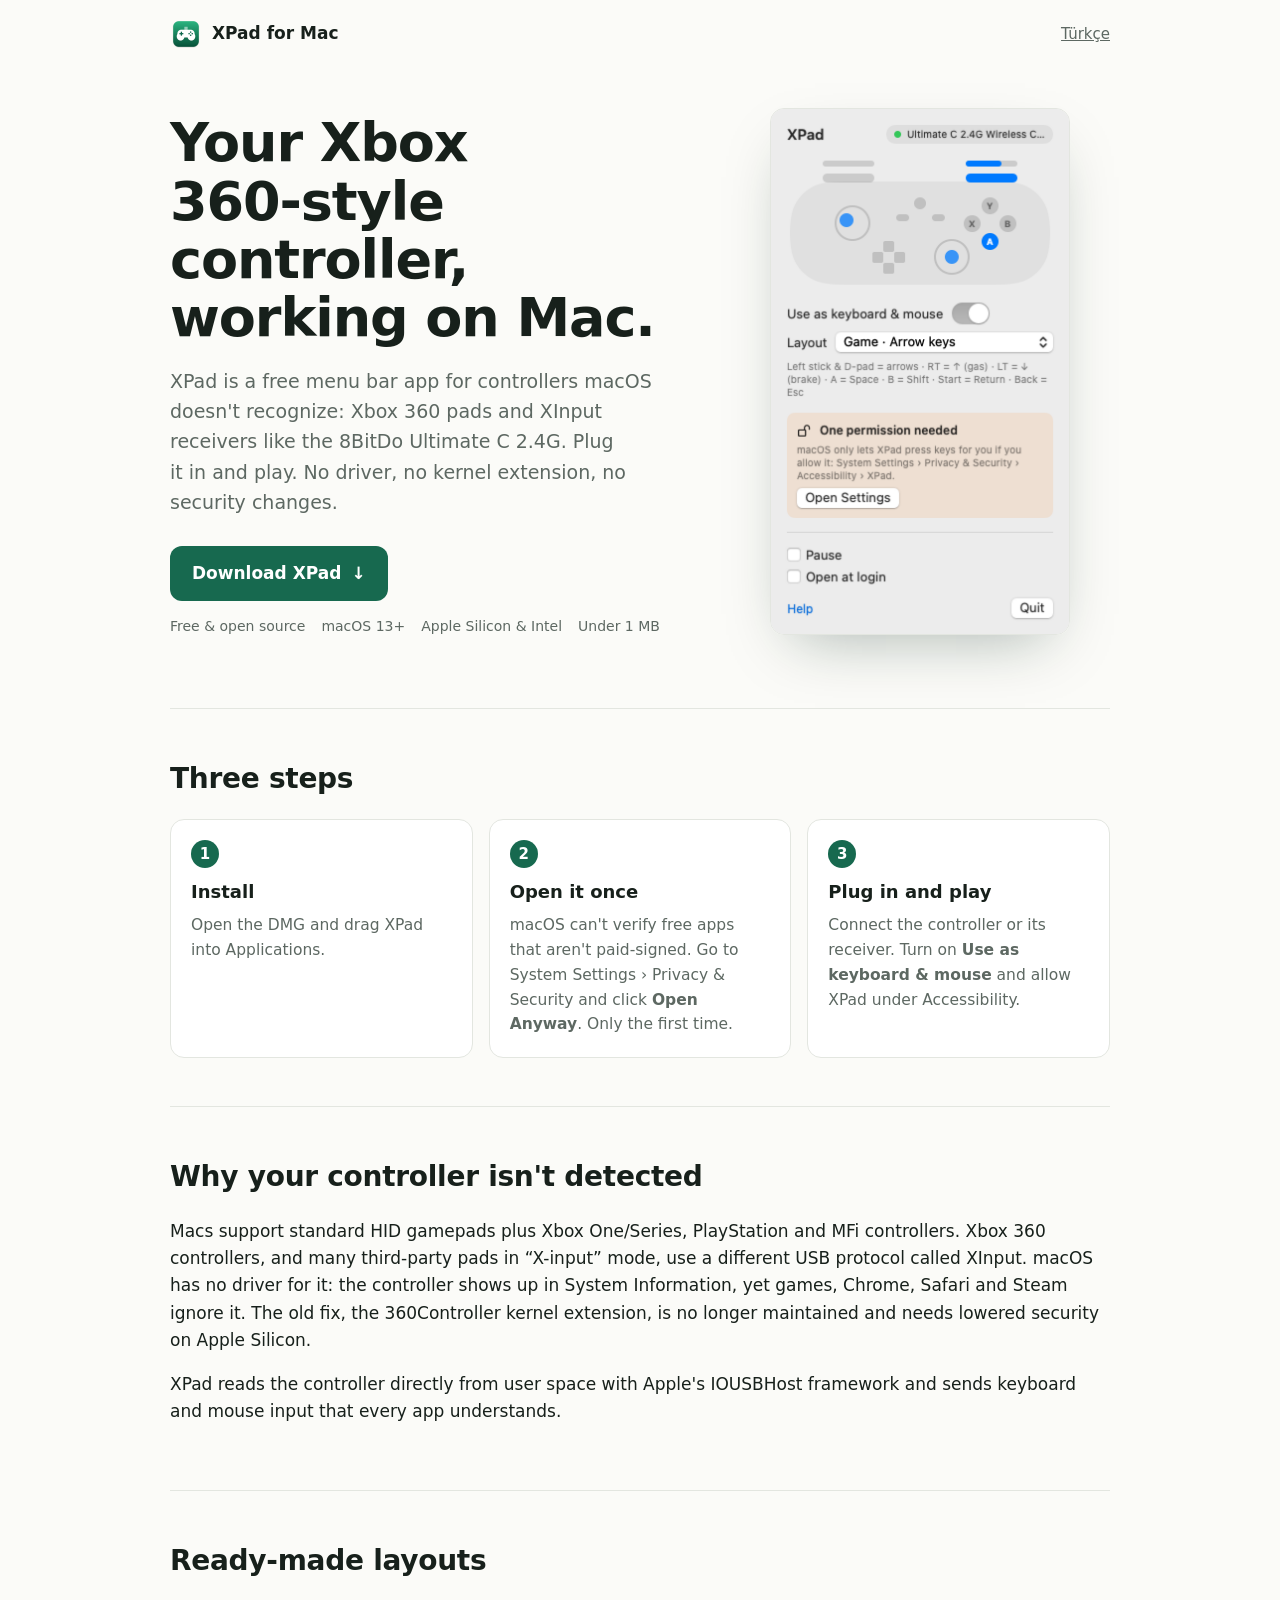
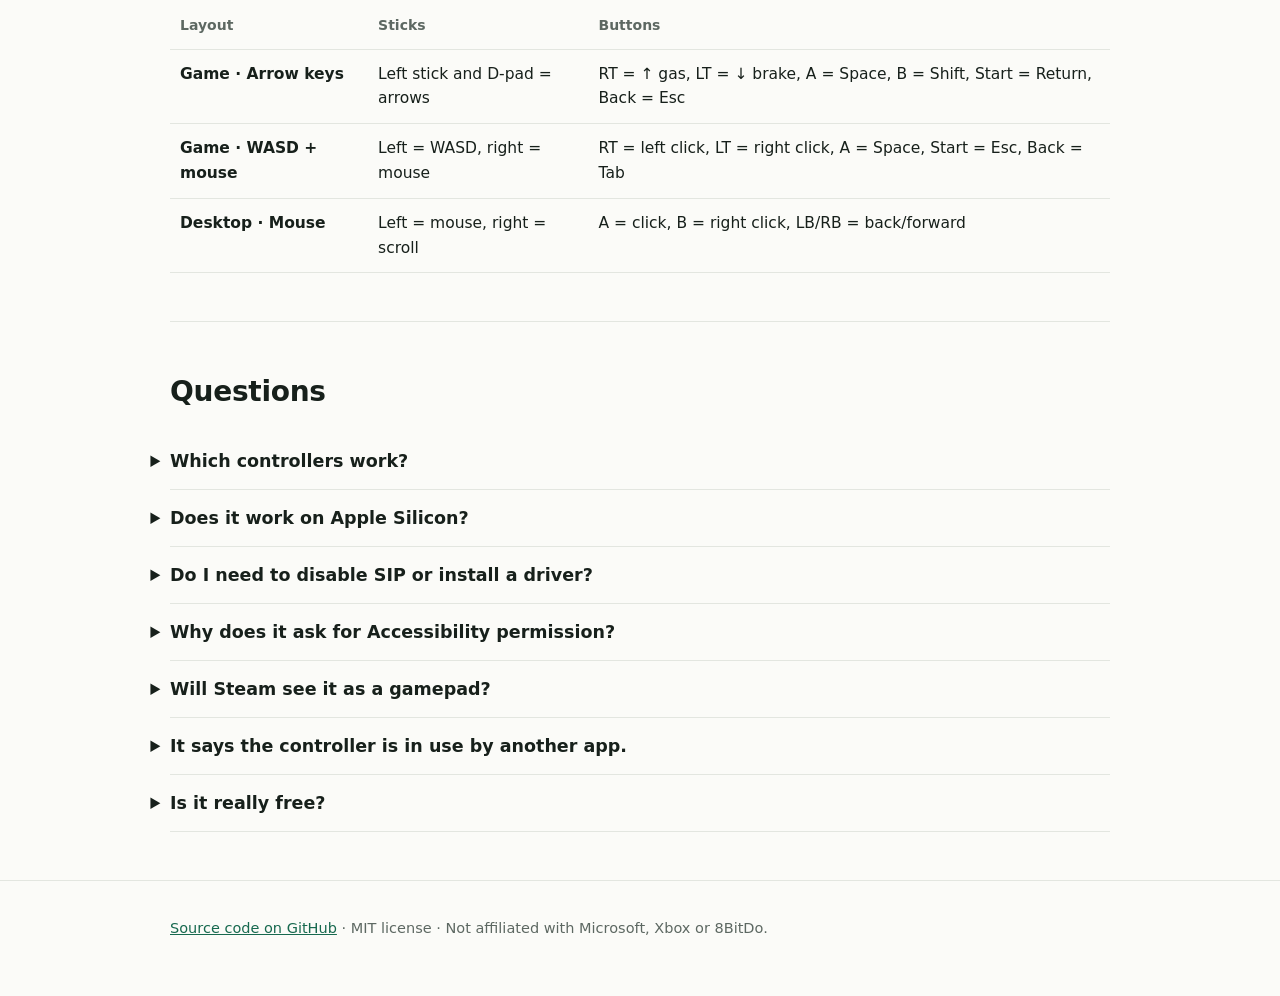
==== docs/index.html @ d3948b45 "XPad for Mac 1.0.0: use Xbox 360 / XInput controllers on Mac Co-Authored-By: Claude Opus 5.5 <norepl" ====
<!doctype html>
<html lang="en">
<head>
<meta charset="utf-8">
<meta name="viewport" content="width=device-width, initial-scale=1">
<title>XPad for Mac – Use an Xbox 360 controller on Mac (free)</title>
<meta name="description" content="XPad is a free macOS menu bar app that makes Xbox 360-style XInput controllers and receivers (like the 8BitDo Ultimate C 2.4G) work on Mac. No driver, no kext, no SIP changes. Apple Silicon and Intel.">
<link rel="canonical" href="https://ogskrrt.github.io/XPad-for-Mac/">
<link rel="alternate" hreflang="en" href="https://ogskrrt.github.io/XPad-for-Mac/">
<link rel="alternate" hreflang="tr" href="https://ogskrrt.github.io/XPad-for-Mac/tr/">
<link rel="alternate" hreflang="x-default" href="https://ogskrrt.github.io/XPad-for-Mac/">
<link rel="icon" type="image/png" href="img/icon-256.png">
<link rel="apple-touch-icon" href="img/icon-256.png">
<meta property="og:type" content="website">
<meta property="og:title" content="XPad – Use an Xbox 360 controller on Mac">
<meta property="og:description" content="Free menu bar app for Xbox 360-style (XInput) controllers on macOS. No driver, no kext.">
<meta property="og:url" content="https://ogskrrt.github.io/XPad-for-Mac/">
<meta property="og:image" content="https://ogskrrt.github.io/XPad-for-Mac/img/og.png">
<meta name="twitter:card" content="summary_large_image">
<link rel="stylesheet" href="style.css">
<script type="application/ld+json">
{
  "@context": "https://schema.org",
  "@type": "SoftwareApplication",
  "name": "XPad for Mac",
  "description": "Free macOS menu bar app that makes Xbox 360-style (XInput) USB controllers and 2.4 GHz receivers work on Mac by turning them into keyboard and mouse input. No driver or kernel extension.",
  "applicationCategory": "UtilitiesApplication",
  "operatingSystem": "macOS 13 or later (Apple Silicon and Intel)",
  "softwareVersion": "1.0.0",
  "license": "https://opensource.org/licenses/MIT",
  "isAccessibleForFree": true,
  "offers": { "@type": "Offer", "price": "0", "priceCurrency": "USD" },
  "downloadUrl": "https://github.com/OGskrrt/XPad-for-Mac/releases/latest/download/XPad.dmg",
  "codeRepository": "https://github.com/OGskrrt/XPad-for-Mac",
  "screenshot": "https://ogskrrt.github.io/XPad-for-Mac/img/panel-en.png",
  "inLanguage": "en"
}
</script>
<script type="application/ld+json">
{
  "@context": "https://schema.org",
  "@type": "FAQPage",
  "mainEntity": [
    { "@type": "Question", "name": "Why doesn't my Xbox 360 controller work on Mac?",
      "acceptedAnswer": { "@type": "Answer", "text": "Xbox 360 controllers and many third-party pads in X-input mode use Microsoft's XInput USB protocol. macOS has no driver for it, so games, browsers and Steam don't see the controller. XPad reads it directly over USB and turns it into keyboard and mouse input." } },
    { "@type": "Question", "name": "Does XPad work on Apple Silicon Macs?",
      "acceptedAnswer": { "@type": "Answer", "text": "Yes. XPad is a universal app for Apple Silicon (M1–M4) and Intel Macs running macOS 13 Ventura or later." } },
    { "@type": "Question", "name": "Do I need to disable SIP or install a kernel extension?",
      "acceptedAnswer": { "@type": "Answer", "text": "No. XPad runs entirely in user space using Apple's IOUSBHost framework. Nothing is installed into the system." } },
    { "@type": "Question", "name": "Which controllers work with XPad?",
      "acceptedAnswer": { "@type": "Answer", "text": "USB controllers and receivers that use the Xbox 360 (XInput) protocol, such as wired Xbox 360 controllers and third-party pads in X-input mode. Tested with the 8BitDo Ultimate C 2.4G. Xbox One/Series, PlayStation and Switch Pro controllers already work on macOS without XPad." } },
    { "@type": "Question", "name": "Is XPad free?",
      "acceptedAnswer": { "@type": "Answer", "text": "Yes. XPad is free and open source under the MIT license, with no ads, accounts or in-app purchases." } }
  ]
}
</script>
</head>
<body>
<div class="wrap">
  <header class="top">
    <a class="brand" href="./"><img src="img/icon-256.png" alt="" width="32" height="32">XPad for Mac</a>
    <a class="lang" href="tr/" hreflang="tr" lang="tr">Türkçe</a>
  </header>

  <main>
    <div class="hero">
      <div>
        <h1>Your Xbox 360‑style controller, working on Mac.</h1>
        <p class="lead">XPad is a free menu bar app for controllers macOS doesn't recognize: Xbox 360 pads and XInput receivers like the 8BitDo Ultimate C 2.4G. Plug it in and play. No driver, no kernel extension, no security changes.</p>
        <a class="cta" href="https://github.com/OGskrrt/XPad-for-Mac/releases/latest/download/XPad.dmg">Download XPad <span aria-hidden="true">↓</span></a>
        <ul class="facts">
          <li>Free &amp; open source</li><li>macOS 13+</li><li>Apple Silicon &amp; Intel</li><li>Under 1 MB</li>
        </ul>
      </div>
      <div class="shot"><img src="img/panel-en.png" width="300" height="529" alt="XPad panel in the Mac menu bar showing a live view of the controller, the keyboard and mouse switch and the layout picker"></div>
    </div>

    <section id="install" aria-labelledby="install-h">
      <h2 id="install-h">Three steps</h2>
      <ol class="steps">
        <li><h3>Install</h3><p>Open the DMG and drag XPad into Applications.</p></li>
        <li><h3>Open it once</h3><p>macOS can't verify free apps that aren't paid-signed. Go to System Settings › Privacy &amp; Security and click <b>Open Anyway</b>. Only the first time.</p></li>
        <li><h3>Plug in and play</h3><p>Connect the controller or its receiver. Turn on <b>Use as keyboard &amp; mouse</b> and allow XPad under Accessibility.</p></li>
      </ol>
    </section>

    <section id="why" aria-labelledby="why-h">
      <h2 id="why-h">Why your controller isn't detected</h2>
      <p>Macs support standard HID gamepads plus Xbox One/Series, PlayStation and MFi controllers. Xbox 360 controllers, and many third-party pads in “X-input” mode, use a different USB protocol called XInput. macOS has no driver for it: the controller shows up in System Information, yet games, Chrome, Safari and Steam ignore it. The old fix, the 360Controller kernel extension, is no longer maintained and needs lowered security on Apple Silicon.</p>
      <p>XPad reads the controller directly from user space with Apple's IOUSBHost framework and sends keyboard and mouse input that every app understands.</p>
    </section>

    <section id="layouts" aria-labelledby="layouts-h">
      <h2 id="layouts-h">Ready-made layouts</h2>
      <div class="table-scroll">
        <table>
          <thead><tr><th scope="col">Layout</th><th scope="col">Sticks</th><th scope="col">Buttons</th></tr></thead>
          <tbody>
            <tr><td><b>Game · Arrow keys</b></td><td>Left stick and D-pad = arrows</td><td>RT = ↑ gas, LT = ↓ brake, A = Space, B = Shift, Start = Return, Back = Esc</td></tr>
            <tr><td><b>Game · WASD + mouse</b></td><td>Left = WASD, right = mouse</td><td>RT = left click, LT = right click, A = Space, Start = Esc, Back = Tab</td></tr>
            <tr><td><b>Desktop · Mouse</b></td><td>Left = mouse, right = scroll</td><td>A = click, B = right click, LB/RB = back/forward</td></tr>
          </tbody>
        </table>
      </div>
    </section>

    <section id="faq" class="faq" aria-labelledby="faq-h">
      <h2 id="faq-h">Questions</h2>
      <details><summary>Which controllers work?</summary><p>USB controllers and receivers that use the Xbox 360 (XInput) protocol: wired Xbox 360 controllers and third-party pads in X-input mode. Tested with the 8BitDo Ultimate C 2.4G. Xbox One/Series, PlayStation and Switch Pro controllers already work on macOS without XPad.</p></details>
      <details><summary>Does it work on Apple Silicon?</summary><p>Yes, on M1, M2, M3 and M4 Macs as well as Intel Macs, with macOS 13 Ventura or later.</p></details>
      <details><summary>Do I need to disable SIP or install a driver?</summary><p>No. Nothing is installed into the system. Quit XPad and your Mac is exactly as before.</p></details>
      <details><summary>Why does it ask for Accessibility permission?</summary><p>macOS only lets an app press keys and move the pointer for you with that permission. XPad uses it for nothing else and has no network access or analytics.</p></details>
      <details><summary>Will Steam see it as a gamepad?</summary><p>Not yet. XPad sends keyboard and mouse input, so games see a keyboard. A true virtual gamepad needs a special entitlement from Apple.</p></details>
      <details><summary>It says the controller is in use by another app.</summary><p>Only one app can use a USB controller at a time. Close the other app or browser tab and XPad connects by itself. Use Pause to hand the controller to another app.</p></details>
      <details><summary>Is it really free?</summary><p>Yes. Free and open source (MIT). No ads, no account, no in-app purchases.</p></details>
    </section>
  </main>
</div>
<footer>
  <div class="wrap">
    <a href="https://github.com/OGskrrt/XPad-for-Mac">Source code on GitHub</a> · MIT license · Not affiliated with Microsoft, Xbox or 8BitDo.
  </div>
</footer>
</body>
</html>
---- docs/style.css ----
:root {
  --bg: #fbfbf8;
  --text: #17201b;
  --muted: #5d6862;
  --line: #e3e6e0;
  --card: #ffffff;
  --brand: #17694f;
  --brand-2: #2fb37f;
  --on-brand: #ffffff;
  color-scheme: light dark;
}
@media (prefers-color-scheme: dark) {
  :root {
    --bg: #0f1412;
    --text: #e8ece9;
    --muted: #9aa6a0;
    --line: #26302b;
    --card: #161d1a;
    --brand: #2fb37f;
    --brand-2: #5fd3a2;
    --on-brand: #06140e;
  }
}
* { box-sizing: border-box; }
html { -webkit-text-size-adjust: 100%; }
body {
  margin: 0;
  background: var(--bg);
  color: var(--text);
  font: 17px/1.6 -apple-system, BlinkMacSystemFont, "SF Pro Text", "Segoe UI", system-ui, sans-serif;
}
a { color: var(--brand); }
.wrap { max-width: 980px; margin: 0 auto; padding: 0 20px; }
header.top { display: flex; align-items: center; justify-content: space-between; padding: 18px 0; }
.brand { display: flex; align-items: center; gap: 10px; font-weight: 700; color: var(--text); text-decoration: none; }
.brand img { width: 32px; height: 32px; }
.lang { font-size: 15px; color: var(--muted); }

.hero { display: grid; grid-template-columns: 1.15fr 0.85fr; gap: 48px; align-items: center; padding: 40px 0 64px; }
.hero h1 { font-size: clamp(34px, 5vw, 54px); line-height: 1.08; letter-spacing: -0.02em; margin: 0 0 18px; text-wrap: balance; }
.hero p.lead { font-size: 19px; color: var(--muted); margin: 0 0 28px; text-wrap: pretty; }
.cta { display: inline-flex; align-items: center; gap: 10px; background: var(--brand); color: var(--on-brand); text-decoration: none;
  font-weight: 650; padding: 14px 22px; border-radius: 12px; font-size: 17px; }
.cta:hover { filter: brightness(1.06); }
.cta:focus-visible { outline: 3px solid var(--brand-2); outline-offset: 3px; }
.facts { margin: 14px 0 0; padding: 0; list-style: none; display: flex; flex-wrap: wrap; gap: 6px 16px; color: var(--muted); font-size: 14px; }
.shot { justify-self: center; }
.shot img { width: 300px; max-width: 100%; height: auto; border-radius: 14px; border: 1px solid var(--line);
  box-shadow: 0 24px 60px -24px rgba(10, 40, 28, 0.35); }

section { padding: 48px 0; border-top: 1px solid var(--line); }
section h2 { font-size: 28px; letter-spacing: -0.01em; margin: 0 0 18px; }
.steps { counter-reset: s; list-style: none; margin: 0; padding: 0; display: grid; grid-template-columns: repeat(3, 1fr); gap: 16px; }
.steps li { counter-increment: s; background: var(--card); border: 1px solid var(--line); border-radius: 14px; padding: 20px; }
.steps li::before { content: counter(s); display: inline-grid; place-items: center; width: 28px; height: 28px; border-radius: 50%;
  background: var(--brand); color: var(--on-brand); font-weight: 700; font-size: 15px; margin-bottom: 10px; }
.steps h3 { margin: 0 0 6px; font-size: 18px; }
.steps p { margin: 0; color: var(--muted); font-size: 15.5px; }

table { width: 100%; border-collapse: collapse; font-size: 15.5px; }
th, td { text-align: left; vertical-align: top; padding: 12px 10px; border-bottom: 1px solid var(--line); }
th { color: var(--muted); font-weight: 600; font-size: 14px; }
.table-scroll { overflow-x: auto; }

.faq details { border-bottom: 1px solid var(--line); padding: 14px 0; }
.faq summary { cursor: pointer; font-weight: 650; font-size: 17.5px; list-style-position: outside; }
.faq details p { color: var(--muted); margin: 10px 0 2px; }

footer { padding: 36px 0 56px; color: var(--muted); font-size: 14.5px; border-top: 1px solid var(--line); }

@media (max-width: 760px) {
  .hero { grid-template-columns: 1fr; gap: 28px; padding-top: 16px; }
  .steps { grid-template-columns: 1fr; }
}
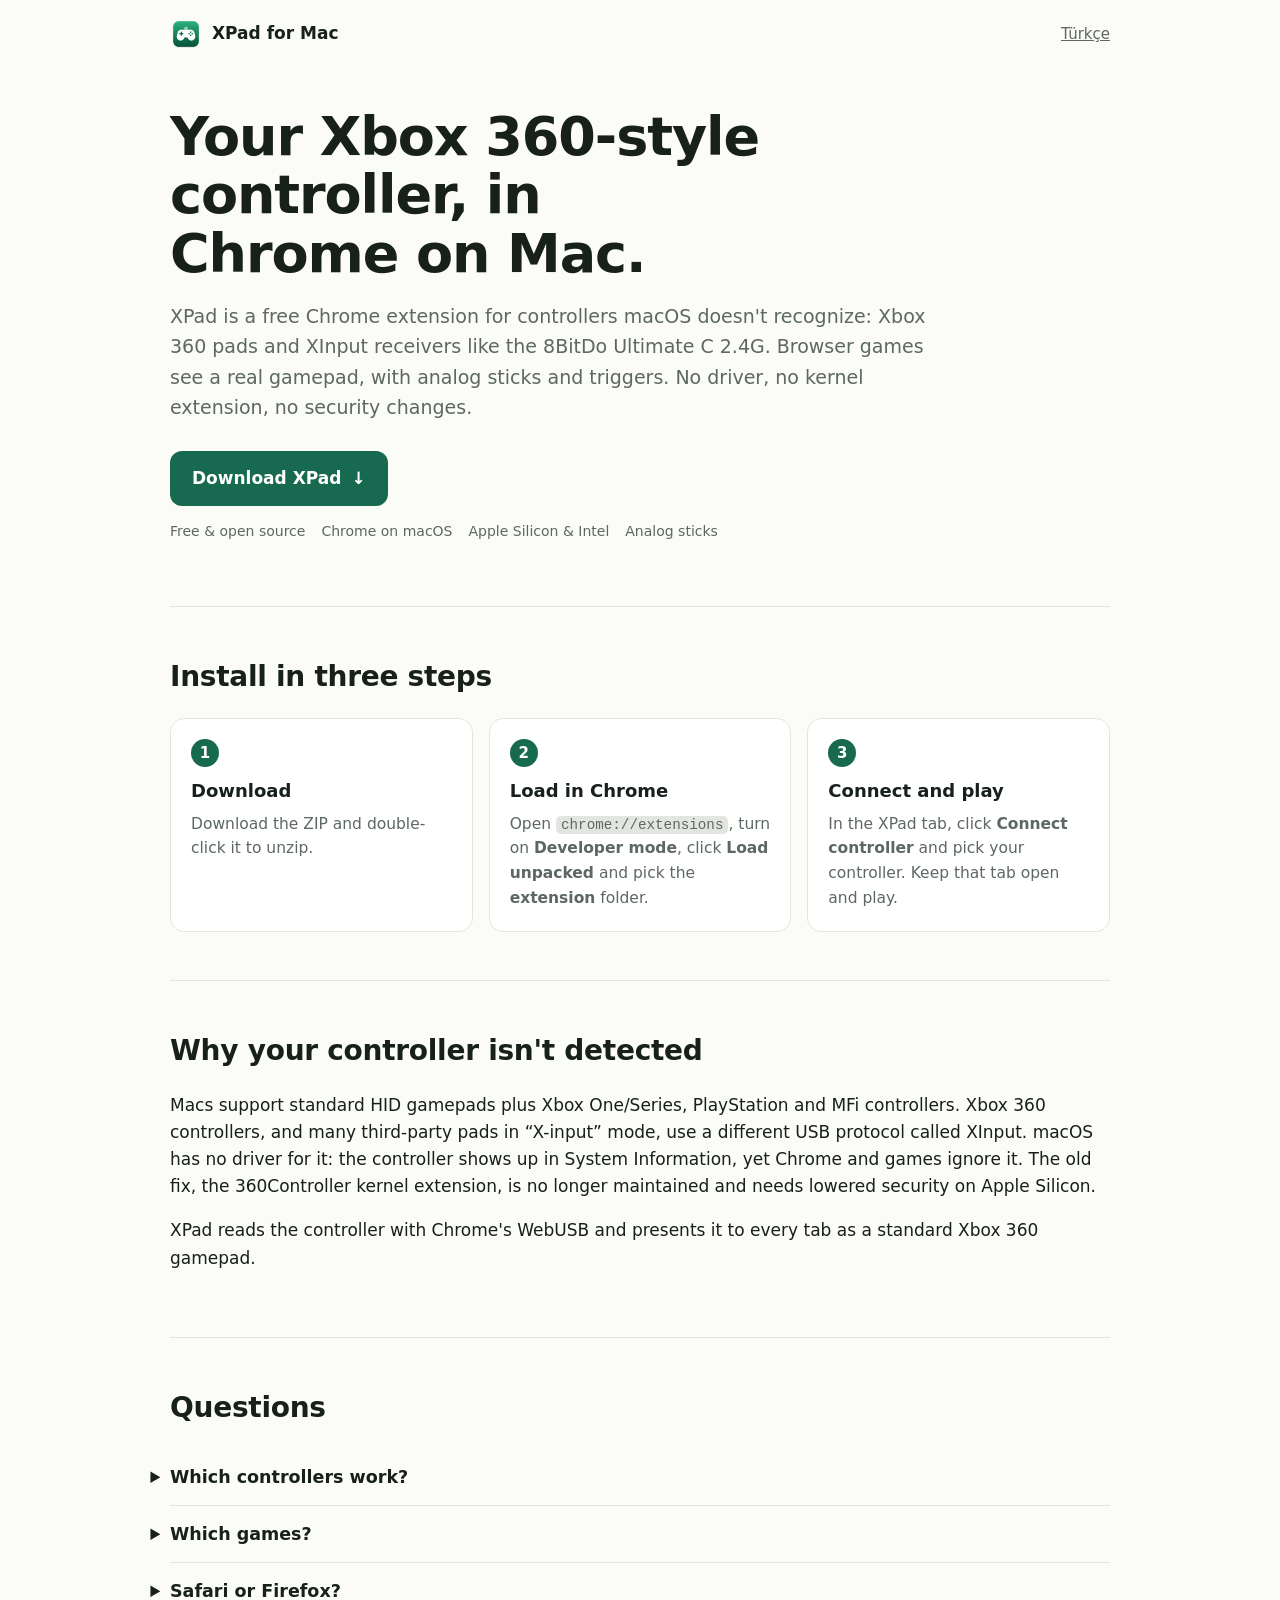
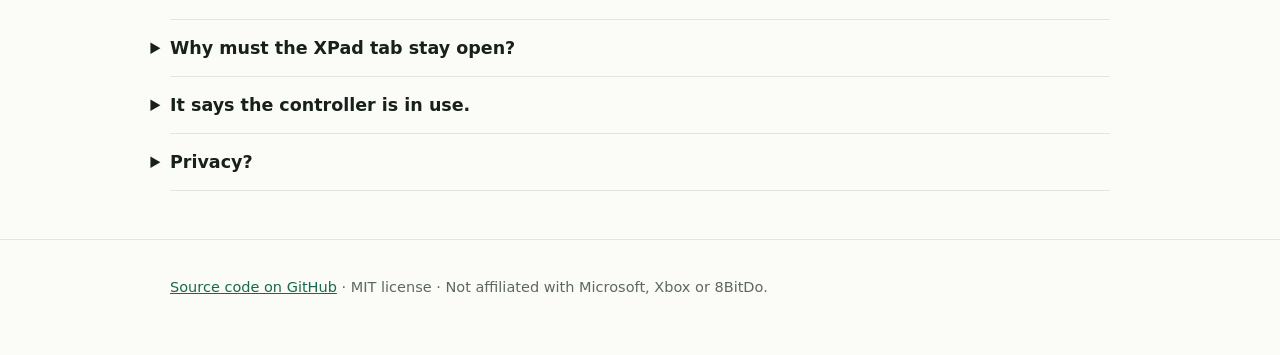
==== commit 275f7d97: "Replace the Mac app with the free XPad Chrome extension The menu bar app could only send keyboard in" ====
--- a/docs/index.html
+++ b/docs/index.html
@@ -3,37 +3,33 @@
 <head>
 <meta charset="utf-8">
 <meta name="viewport" content="width=device-width, initial-scale=1">
-<title>XPad for Mac – Use an Xbox 360 controller on Mac (free)</title>
-<meta name="description" content="XPad is a free macOS menu bar app that makes Xbox 360-style XInput controllers and receivers (like the 8BitDo Ultimate C 2.4G) work on Mac. No driver, no kext, no SIP changes. Apple Silicon and Intel.">
+<title>XPad for Mac – Use an Xbox 360 controller in Chrome on Mac (free)</title>
+<meta name="description" content="XPad is a free Chrome extension that makes Xbox 360-style XInput controllers and receivers (like the 8BitDo Ultimate C 2.4G) work as a real analog gamepad in browser games on Mac. No driver, no kext.">
 <link rel="canonical" href="https://ogskrrt.github.io/XPad-for-Mac/">
 <link rel="alternate" hreflang="en" href="https://ogskrrt.github.io/XPad-for-Mac/">
 <link rel="alternate" hreflang="tr" href="https://ogskrrt.github.io/XPad-for-Mac/tr/">
 <link rel="alternate" hreflang="x-default" href="https://ogskrrt.github.io/XPad-for-Mac/">
 <link rel="icon" type="image/png" href="img/icon-256.png">
-<link rel="apple-touch-icon" href="img/icon-256.png">
 <meta property="og:type" content="website">
-<meta property="og:title" content="XPad – Use an Xbox 360 controller on Mac">
-<meta property="og:description" content="Free menu bar app for Xbox 360-style (XInput) controllers on macOS. No driver, no kext.">
+<meta property="og:title" content="XPad – Xbox 360 controller in Chrome on Mac">
+<meta property="og:description" content="Free Chrome extension: your Xbox 360-style controller as a real analog gamepad in browser games on Mac.">
 <meta property="og:url" content="https://ogskrrt.github.io/XPad-for-Mac/">
-<meta property="og:image" content="https://ogskrrt.github.io/XPad-for-Mac/img/og.png">
-<meta name="twitter:card" content="summary_large_image">
+<meta property="og:image" content="https://ogskrrt.github.io/XPad-for-Mac/img/icon-256.png">
 <link rel="stylesheet" href="style.css">
 <script type="application/ld+json">
 {
   "@context": "https://schema.org",
   "@type": "SoftwareApplication",
   "name": "XPad for Mac",
-  "description": "Free macOS menu bar app that makes Xbox 360-style (XInput) USB controllers and 2.4 GHz receivers work on Mac by turning them into keyboard and mouse input. No driver or kernel extension.",
-  "applicationCategory": "UtilitiesApplication",
-  "operatingSystem": "macOS 13 or later (Apple Silicon and Intel)",
+  "description": "Free Chrome extension that makes Xbox 360-style (XInput) USB controllers and 2.4 GHz receivers work as a standard analog gamepad in browser games on macOS, using WebUSB. No driver or kernel extension.",
+  "applicationCategory": "BrowserApplication",
+  "operatingSystem": "macOS (Google Chrome)",
   "softwareVersion": "1.0.0",
   "license": "https://opensource.org/licenses/MIT",
   "isAccessibleForFree": true,
   "offers": { "@type": "Offer", "price": "0", "priceCurrency": "USD" },
-  "downloadUrl": "https://github.com/OGskrrt/XPad-for-Mac/releases/latest/download/XPad.dmg",
-  "codeRepository": "https://github.com/OGskrrt/XPad-for-Mac",
-  "screenshot": "https://ogskrrt.github.io/XPad-for-Mac/img/panel-en.png",
-  "inLanguage": "en"
+  "downloadUrl": "https://github.com/OGskrrt/XPad-for-Mac/archive/refs/heads/main.zip",
+  "codeRepository": "https://github.com/OGskrrt/XPad-for-Mac"
 }
 </script>
 <script type="application/ld+json">
@@ -42,15 +38,15 @@
   "@type": "FAQPage",
   "mainEntity": [
     { "@type": "Question", "name": "Why doesn't my Xbox 360 controller work on Mac?",
-      "acceptedAnswer": { "@type": "Answer", "text": "Xbox 360 controllers and many third-party pads in X-input mode use Microsoft's XInput USB protocol. macOS has no driver for it, so games, browsers and Steam don't see the controller. XPad reads it directly over USB and turns it into keyboard and mouse input." } },
+      "acceptedAnswer": { "@type": "Answer", "text": "Xbox 360 controllers and many third-party pads in X-input mode use Microsoft's XInput USB protocol. macOS has no driver for it, so Chrome and games don't see the controller. XPad reads it with Chrome's WebUSB and shows it to web pages as a standard Xbox 360 gamepad." } },
     { "@type": "Question", "name": "Does XPad work on Apple Silicon Macs?",
-      "acceptedAnswer": { "@type": "Answer", "text": "Yes. XPad is a universal app for Apple Silicon (M1–M4) and Intel Macs running macOS 13 Ventura or later." } },
-    { "@type": "Question", "name": "Do I need to disable SIP or install a kernel extension?",
-      "acceptedAnswer": { "@type": "Answer", "text": "No. XPad runs entirely in user space using Apple's IOUSBHost framework. Nothing is installed into the system." } },
+      "acceptedAnswer": { "@type": "Answer", "text": "Yes. XPad is a Chrome extension and works on Apple Silicon (M1–M4) and Intel Macs. Nothing is installed into macOS." } },
     { "@type": "Question", "name": "Which controllers work with XPad?",
-      "acceptedAnswer": { "@type": "Answer", "text": "USB controllers and receivers that use the Xbox 360 (XInput) protocol, such as wired Xbox 360 controllers and third-party pads in X-input mode. Tested with the 8BitDo Ultimate C 2.4G. Xbox One/Series, PlayStation and Switch Pro controllers already work on macOS without XPad." } },
+      "acceptedAnswer": { "@type": "Answer", "text": "USB controllers and receivers that use the Xbox 360 (XInput) protocol, such as wired Xbox 360 controllers and third-party pads in X-input mode. Tested with the 8BitDo Ultimate C 2.4G." } },
+    { "@type": "Question", "name": "Does XPad work in Safari?",
+      "acceptedAnswer": { "@type": "Answer", "text": "No. XPad needs WebUSB, which is available in Chrome and other Chromium browsers." } },
     { "@type": "Question", "name": "Is XPad free?",
-      "acceptedAnswer": { "@type": "Answer", "text": "Yes. XPad is free and open source under the MIT license, with no ads, accounts or in-app purchases." } }
+      "acceptedAnswer": { "@type": "Answer", "text": "Yes. XPad is free and open source under the MIT license." } }
   ]
 }
 </script>
@@ -63,56 +59,40 @@
   </header>
 
   <main>
-    <div class="hero">
+    <div class="hero solo">
       <div>
-        <h1>Your Xbox 360‑style controller, working on Mac.</h1>
-        <p class="lead">XPad is a free menu bar app for controllers macOS doesn't recognize: Xbox 360 pads and XInput receivers like the 8BitDo Ultimate C 2.4G. Plug it in and play. No driver, no kernel extension, no security changes.</p>
-        <a class="cta" href="https://github.com/OGskrrt/XPad-for-Mac/releases/latest/download/XPad.dmg">Download XPad <span aria-hidden="true">↓</span></a>
+        <h1>Your Xbox 360‑style controller, in Chrome on Mac.</h1>
+        <p class="lead">XPad is a free Chrome extension for controllers macOS doesn't recognize: Xbox 360 pads and XInput receivers like the 8BitDo Ultimate C 2.4G. Browser games see a real gamepad, with analog sticks and triggers. No driver, no kernel extension, no security changes.</p>
+        <a class="cta" href="https://github.com/OGskrrt/XPad-for-Mac/archive/refs/heads/main.zip">Download XPad <span aria-hidden="true">↓</span></a>
         <ul class="facts">
-          <li>Free &amp; open source</li><li>macOS 13+</li><li>Apple Silicon &amp; Intel</li><li>Under 1 MB</li>
+          <li>Free &amp; open source</li><li>Chrome on macOS</li><li>Apple Silicon &amp; Intel</li><li>Analog sticks</li>
         </ul>
       </div>
-      <div class="shot"><img src="img/panel-en.png" width="300" height="529" alt="XPad panel in the Mac menu bar showing a live view of the controller, the keyboard and mouse switch and the layout picker"></div>
     </div>
 
-    <section id="install" aria-labelledby="install-h">
-      <h2 id="install-h">Three steps</h2>
+    <section aria-labelledby="install-h">
+      <h2 id="install-h">Install in three steps</h2>
       <ol class="steps">
-        <li><h3>Install</h3><p>Open the DMG and drag XPad into Applications.</p></li>
-        <li><h3>Open it once</h3><p>macOS can't verify free apps that aren't paid-signed. Go to System Settings › Privacy &amp; Security and click <b>Open Anyway</b>. Only the first time.</p></li>
-        <li><h3>Plug in and play</h3><p>Connect the controller or its receiver. Turn on <b>Use as keyboard &amp; mouse</b> and allow XPad under Accessibility.</p></li>
+        <li><h3>Download</h3><p>Download the ZIP and double-click it to unzip.</p></li>
+        <li><h3>Load in Chrome</h3><p>Open <code>chrome://extensions</code>, turn on <b>Developer mode</b>, click <b>Load unpacked</b> and pick the <b>extension</b> folder.</p></li>
+        <li><h3>Connect and play</h3><p>In the XPad tab, click <b>Connect controller</b> and pick your controller. Keep that tab open and play.</p></li>
       </ol>
     </section>
 
-    <section id="why" aria-labelledby="why-h">
+    <section aria-labelledby="why-h">
       <h2 id="why-h">Why your controller isn't detected</h2>
-      <p>Macs support standard HID gamepads plus Xbox One/Series, PlayStation and MFi controllers. Xbox 360 controllers, and many third-party pads in “X-input” mode, use a different USB protocol called XInput. macOS has no driver for it: the controller shows up in System Information, yet games, Chrome, Safari and Steam ignore it. The old fix, the 360Controller kernel extension, is no longer maintained and needs lowered security on Apple Silicon.</p>
-      <p>XPad reads the controller directly from user space with Apple's IOUSBHost framework and sends keyboard and mouse input that every app understands.</p>
+      <p>Macs support standard HID gamepads plus Xbox One/Series, PlayStation and MFi controllers. Xbox 360 controllers, and many third-party pads in “X-input” mode, use a different USB protocol called XInput. macOS has no driver for it: the controller shows up in System Information, yet Chrome and games ignore it. The old fix, the 360Controller kernel extension, is no longer maintained and needs lowered security on Apple Silicon.</p>
+      <p>XPad reads the controller with Chrome's WebUSB and presents it to every tab as a standard Xbox 360 gamepad.</p>
     </section>
 
-    <section id="layouts" aria-labelledby="layouts-h">
-      <h2 id="layouts-h">Ready-made layouts</h2>
-      <div class="table-scroll">
-        <table>
-          <thead><tr><th scope="col">Layout</th><th scope="col">Sticks</th><th scope="col">Buttons</th></tr></thead>
-          <tbody>
-            <tr><td><b>Game · Arrow keys</b></td><td>Left stick and D-pad = arrows</td><td>RT = ↑ gas, LT = ↓ brake, A = Space, B = Shift, Start = Return, Back = Esc</td></tr>
-            <tr><td><b>Game · WASD + mouse</b></td><td>Left = WASD, right = mouse</td><td>RT = left click, LT = right click, A = Space, Start = Esc, Back = Tab</td></tr>
-            <tr><td><b>Desktop · Mouse</b></td><td>Left = mouse, right = scroll</td><td>A = click, B = right click, LB/RB = back/forward</td></tr>
-          </tbody>
-        </table>
-      </div>
-    </section>
-
-    <section id="faq" class="faq" aria-labelledby="faq-h">
+    <section class="faq" aria-labelledby="faq-h">
       <h2 id="faq-h">Questions</h2>
-      <details><summary>Which controllers work?</summary><p>USB controllers and receivers that use the Xbox 360 (XInput) protocol: wired Xbox 360 controllers and third-party pads in X-input mode. Tested with the 8BitDo Ultimate C 2.4G. Xbox One/Series, PlayStation and Switch Pro controllers already work on macOS without XPad.</p></details>
-      <details><summary>Does it work on Apple Silicon?</summary><p>Yes, on M1, M2, M3 and M4 Macs as well as Intel Macs, with macOS 13 Ventura or later.</p></details>
-      <details><summary>Do I need to disable SIP or install a driver?</summary><p>No. Nothing is installed into the system. Quit XPad and your Mac is exactly as before.</p></details>
-      <details><summary>Why does it ask for Accessibility permission?</summary><p>macOS only lets an app press keys and move the pointer for you with that permission. XPad uses it for nothing else and has no network access or analytics.</p></details>
-      <details><summary>Will Steam see it as a gamepad?</summary><p>Not yet. XPad sends keyboard and mouse input, so games see a keyboard. A true virtual gamepad needs a special entitlement from Apple.</p></details>
-      <details><summary>It says the controller is in use by another app.</summary><p>Only one app can use a USB controller at a time. Close the other app or browser tab and XPad connects by itself. Use Pause to hand the controller to another app.</p></details>
-      <details><summary>Is it really free?</summary><p>Yes. Free and open source (MIT). No ads, no account, no in-app purchases.</p></details>
+      <details><summary>Which controllers work?</summary><p>USB controllers and receivers that use the Xbox 360 (XInput) protocol: wired Xbox 360 controllers and third-party pads in X-input mode. Tested with the 8BitDo Ultimate C 2.4G. Xbox One/Series, PlayStation and Switch Pro controllers already work in Chrome on macOS.</p></details>
+      <details><summary>Which games?</summary><p>Any web game or cloud gaming site that uses the standard Gamepad API. Tested with nfsu2.xyz and hardwaretester.com.</p></details>
+      <details><summary>Safari or Firefox?</summary><p>No, XPad needs WebUSB. Chrome and other Chromium browsers (Edge, Brave, Arc) work.</p></details>
+      <details><summary>Why must the XPad tab stay open?</summary><p>Some sites block USB access in their own pages, so XPad reads the controller in its own tab and passes the input to your game tabs.</p></details>
+      <details><summary>It says the controller is in use.</summary><p>Only one program can use a USB controller at a time. Close the other app or the second XPad tab.</p></details>
+      <details><summary>Privacy?</summary><p>XPad has no network access and collects nothing.</p></details>
     </section>
   </main>
 </div>
--- a/docs/style.css
+++ b/docs/style.css
@@ -72,3 +72,6 @@
   .hero { grid-template-columns: 1fr; gap: 28px; padding-top: 16px; }
   .steps { grid-template-columns: 1fr; }
 }
+
+.hero.solo { grid-template-columns: 1fr; max-width: 760px; }
+code { font-size: 0.92em; background: var(--line); padding: 1px 5px; border-radius: 5px; }
